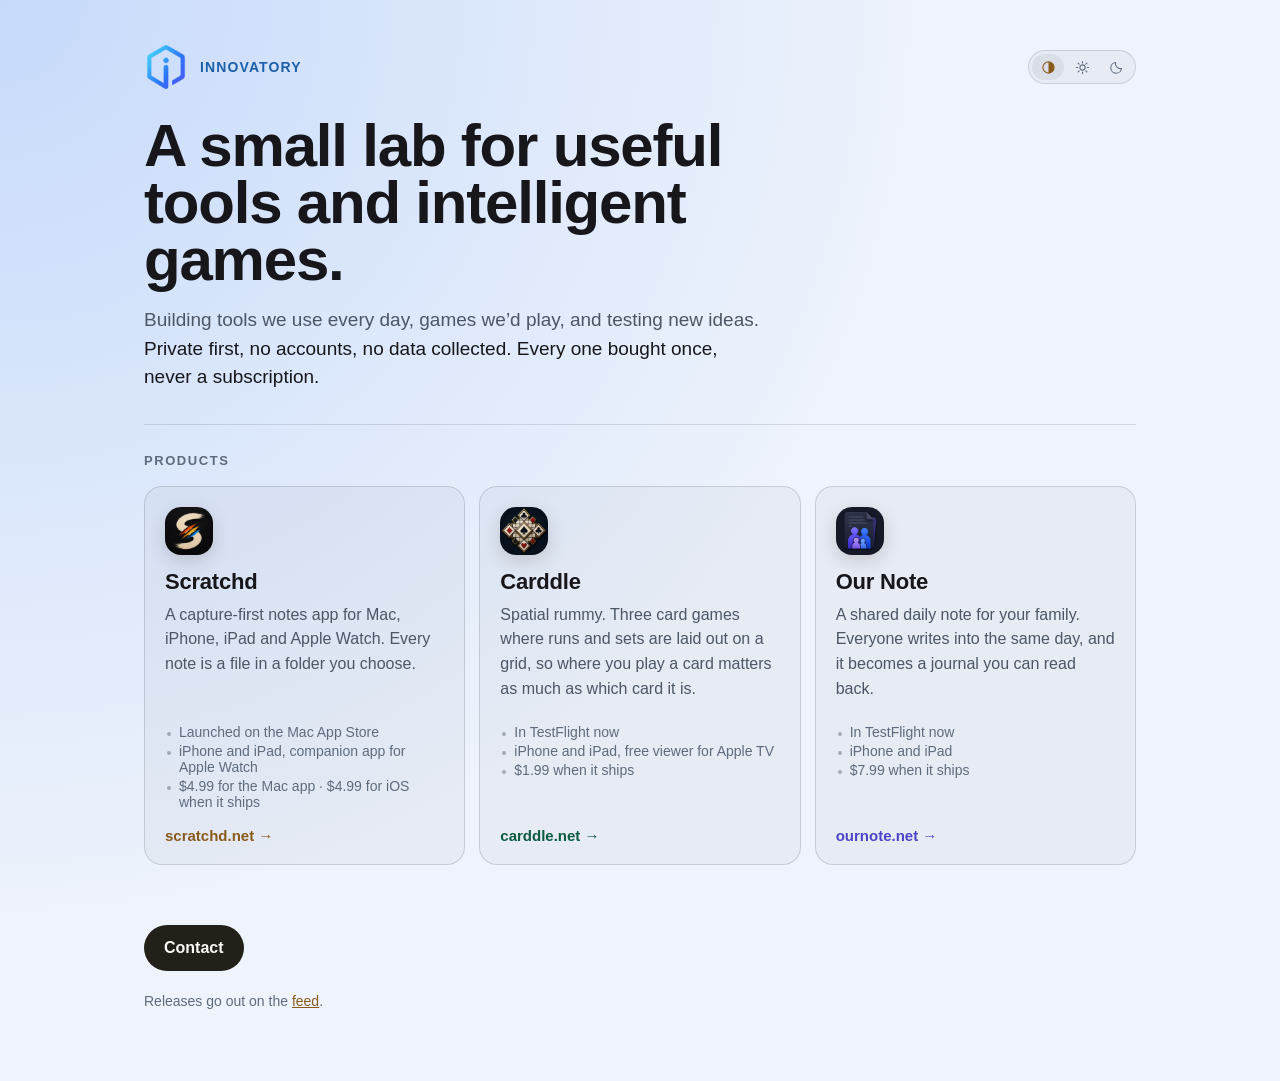
==== index.html @ ebdb8833 "Match Scratchd's platform line to Carddle's shape 'iPhone and iPad, companion app for Apple Watch' n" ====
<!DOCTYPE html>
<html lang="en">
<head>
  <meta charset="UTF-8" />
  <meta name="viewport" content="width=device-width, initial-scale=1.0" />
  <title>Innovatory</title>
  <meta name="description" content="A small lab for useful tools and intelligent games. Private first, no accounts, no data collected." />
  <link rel="icon" href="assets/logo-64.png" type="image/png" />
  <link rel="apple-touch-icon" href="assets/logo-256.png" />
  <link rel="stylesheet" href="styles.css" />
  <meta name="theme-color" content="#0b1224" />
  <script src="theme.js"></script>
  <link rel="alternate" type="application/rss+xml" title="Innovatory" href="feed.xml" />

  <meta property="og:type" content="website" />
  <meta property="og:title" content="Innovatory" />
  <meta property="og:description" content="A small lab for useful tools and intelligent games. Private first, no accounts, no data collected." />
  <meta property="og:url" content="https://innovatory.xyz/" />
  <meta property="og:image" content="https://innovatory.xyz/assets/og.jpg" />
  <meta property="og:image:width" content="1200" />
  <meta property="og:image:height" content="630" />
  <meta name="twitter:card" content="summary_large_image" />
</head>
<body>
  <main>
    <header class="masthead">
      <img src="assets/logo-128.png" alt="" class="mark" width="44" height="44" />
      <p class="eyebrow">Innovatory</p>
      <span class="theme-mount" data-theme-mount></span>
    </header>

    <h1>A small lab for useful tools and intelligent games.</h1>
    <p class="subtitle">
      Building tools we use every day, games we&rsquo;d play, and testing new ideas.
      <span class="pf">Private first, no accounts, no data collected. Every one bought once, never a subscription.</span>
    </p>

    <section class="products" aria-labelledby="products-heading">
      <h2 id="products-heading">Products</h2>

      <a class="product-card p-scratchd" href="https://scratchd.net/">
        <img src="assets/scratchd/icon-256.png" alt="" class="product-icon" width="72" height="72" loading="lazy" />
        <div class="product-body">
          <h3>Scratchd</h3>
          <p>A capture-first notes app for Mac, iPhone, iPad and Apple&nbsp;Watch. Every note is a file in a folder you choose.</p>
          <ul class="product-meta">
            <li>Launched on the Mac App&nbsp;Store</li>
            <li>iPhone and iPad, companion app for Apple&nbsp;Watch</li>
            <li>$4.99 for the Mac app &middot; $4.99 for iOS when it ships</li>
          </ul>
          <span class="product-link">scratchd.net<span aria-hidden="true"> &rarr;</span></span>
        </div>
      </a>

      <a class="product-card p-carddle" href="https://carddle.net/">
        <img src="assets/carddle/icon-256.png" alt="" class="product-icon" width="72" height="72" loading="lazy" />
        <div class="product-body">
          <h3>Carddle</h3>
          <p>Spatial rummy. Three card games where runs and sets are laid out on a grid, so where you play a card matters as much as which card it is.</p>
          <ul class="product-meta">
            <li>In TestFlight now</li>
            <li>iPhone and iPad, free viewer for Apple&nbsp;TV</li>
            <li>$1.99 when it ships</li>
          </ul>
          <span class="product-link">carddle.net<span aria-hidden="true"> &rarr;</span></span>
        </div>
      </a>

      <a class="product-card p-ournote" href="https://ournote.net/">
        <img src="assets/ournote/icon-256.png" alt="" class="product-icon" width="72" height="72" loading="lazy" />
        <div class="product-body">
          <h3>Our Note</h3>
          <p>A shared daily note for your family. Everyone writes into the same day, and it becomes a journal you can read back.</p>
          <ul class="product-meta">
            <li>In TestFlight now</li>
            <li>iPhone and iPad</li>
            <li>$7.99 when it ships</li>
          </ul>
          <span class="product-link">ournote.net<span aria-hidden="true"> &rarr;</span></span>
        </div>
      </a>
    </section>

    <a href="mailto:hello@innovatory.xyz" class="button">Contact</a>
    <p class="feed-note">Releases go out on the <a href="feed.xml">feed</a>.</p>
  </main>
</body>
</html>
---- styles.css ----
:root {
  color-scheme: dark;
  font-family: -apple-system, BlinkMacSystemFont, "SF Pro Display", "Segoe UI", sans-serif;

  /* Navy rather than near-black: the mark is blue, so the page is blue. Greys
     are shifted blue too, or they read as dirt against it. Every pair below is
     4.5:1 or better on the page and on both product cards. */
  --bg:        #0b1224;
  --text:      #ffffff;
  --muted:     #a3aec6;
  --faint:     #8592ab;
  --accent:    #93c5fd;
  --cream:     #f0dfc4;
  --wash:      rgba(255, 255, 255, 0.028);
  --wash-up:   rgba(255, 255, 255, 0.05);
  --line:      rgba(255, 255, 255, 0.1);
  --line-soft: rgba(255, 255, 255, 0.11);
  --glow:      rgba(59, 130, 246, 0.40);
  --btn-bg:    #ffffff;
  --btn-fg:    #09090b;
  --card-hover-border: rgba(240, 223, 196, 0.4);
  --icon-shadow: 0 6px 20px rgba(0, 0, 0, 0.5);
}

:root[data-theme="light"] {
  color-scheme: light;

  --bg:        #eef3fc;
  --text:      #17171b;
  --muted:     #4c5666;
  --faint:     #5f6b7d;
  --accent:    #1d5fa8;
  --cream:     #8a5a1c;
  --wash:      rgba(24, 20, 12, 0.03);
  --wash-up:   rgba(24, 20, 12, 0.055);
  --line:      rgba(24, 20, 12, 0.13);
  --line-soft: rgba(24, 20, 12, 0.14);
  --glow:      rgba(59, 130, 246, 0.22);
  --btn-bg:    #23201a;
  --btn-fg:    #faf8f4;
  --card-hover-border: rgba(138, 90, 28, 0.5);
  --icon-shadow: 0 6px 18px rgba(43, 34, 20, 0.16);
}

* { box-sizing: border-box; }

body {
  margin: 0;
  min-height: 100vh;
  background:
    radial-gradient(circle at top left, var(--glow), transparent 55%),
    var(--bg);
  color: var(--text);
  display: grid;
  /* Top-aligned, not centred. Centring was fine when the page was tall enough
     to fill the viewport; with three cards in one row it is short, and the
     leftover height got split above and below, which left a large gap over the
     masthead. main's own top padding sets that gap now. */
  place-items: start center;
}

main {
  /* Widened from 760 to fit three product cards in one row. The headline and
     subtitle keep their own max-widths below, so the reading measure is
     unchanged; only the products grid uses the extra room. */
  max-width: 1040px;
  padding: clamp(32px, 5vh, 56px) 24px 72px;
  width: 100%;
  /* body is a grid; without this the auto minimum lets the masthead row
     widen the page on narrow screens. */
  min-width: 0;
}

.masthead {
  display: flex;
  align-items: center;
  gap: 12px;
  margin-bottom: 28px;
  flex-wrap: wrap;
}

@media (max-width: 420px) {
  .eyebrow { font-size: 12px; }
  .theme-switch button { width: 27px; height: 24px; }
}

.mark {
  display: block;
  width: 44px;
  height: 44px;
}

.eyebrow {
  color: var(--accent);
  font-weight: 700;
  letter-spacing: 0.08em;
  text-transform: uppercase;
  margin: 0;
  font-size: 14px;
}

h1 {
  /* 84px pushed both product cards below the fold on a laptop. At 60px the
     headline is three lines instead of four and the first card clears an
     800px viewport with room to spare. */
  font-size: clamp(40px, 6vw, 60px);
  line-height: 0.95;
  margin: 0;
  letter-spacing: -0.02em;
  max-width: 720px;
}

.subtitle {
  color: var(--muted);
  font-size: 19px;
  line-height: 1.5;
  margin: 18px 0 0;
  max-width: 620px;
}

/* The one thing all three products have in common. It sits inside the subtitle
   rather than in a block of its own, so it reads as part of the sentence about
   what gets built, not as a policy notice bolted underneath. Full text colour
   against the subtitle's muted grey is the whole emphasis it needs. */
.subtitle .pf { color: var(--text); }

/* ---------- Products ---------- */

.products {
  margin: 40px 0 40px;
  border-top: 1px solid var(--line);
  padding-top: 28px;
}

.products h2 {
  font-size: 13px;
  font-weight: 700;
  letter-spacing: 0.12em;
  text-transform: uppercase;
  color: var(--faint);
  margin: 0 0 18px;
}

.product-card {
  display: flex;
  gap: 20px;
  align-items: flex-start;
  padding: 22px;
  border: 1px solid var(--line-soft);
  border-radius: 18px;
  background: var(--wash);
  text-decoration: none;
  color: inherit;
  transition: border-color 0.18s ease, background 0.18s ease, transform 0.18s ease;
}

.product-card:hover,
.product-card:focus-visible {
  border-color: var(--card-hover-border);
  background: var(--wash-up);
  transform: translateY(-2px);
}

.product-icon {
  width: 72px;
  height: 72px;
  border-radius: 16px;
  flex: none;
  box-shadow: var(--icon-shadow);
}

.product-body h3 {
  margin: 2px 0 8px;
  font-size: 22px;
  letter-spacing: -0.01em;
}

.product-body p {
  margin: 0 0 12px;
  color: var(--muted);
  font-size: 16px;
  line-height: 1.55;
  max-width: 46ch;
}

.product-body .product-meta {
  margin: 10px 0 14px;
  font-size: 14px;
  color: var(--faint);
}

/* Three facts, same order on every card: status, platforms, price. It was one
   run-on line per card before, and each card volunteered a different set of
   them, so nothing lined up to compare. */
.product-meta {
  list-style: none;
  margin: 10px 0 0;
  padding: 0;
}
.product-meta li {
  position: relative;
  padding-left: 14px;
  margin-bottom: 3px;
}
.product-meta li::before {
  content: "";
  position: absolute;
  left: 2px; top: 0.62em;
  width: 4px; height: 4px; border-radius: 50%;
  background: currentColor;
  opacity: 0.5;
}

.product-link {
  font-size: 15px;
  font-weight: 600;
  color: var(--cream);
}

.button {
  display: inline-block;
  margin-top: 20px;
  padding: 14px 20px;
  border-radius: 999px;
  background: var(--btn-bg);
  color: var(--btn-fg);
  text-decoration: none;
  font-weight: 700;
}

@media (max-width: 520px) {
  .product-card { flex-direction: column; gap: 16px; }
  .product-icon { width: 60px; height: 60px; }
}

@media (prefers-reduced-motion: reduce) {
  * { transition: none !important; }
}

.feed-note {
  margin: 22px 0 0;
  font-size: 14px;
  color: var(--faint);
}

.feed-note a { color: var(--cream); }

/* ---------- Theme switch ---------- */

.masthead .theme-mount { margin-left: auto; }

.theme-switch {
  display: inline-flex;
  align-items: center;
  gap: 2px;
  padding: 3px;
  border: 1px solid var(--line);
  border-radius: 999px;
  background: var(--wash);
}

.theme-switch button {
  appearance: none;
  -webkit-appearance: none;
  border: 0;
  margin: 0;
  padding: 0;
  width: 32px;
  height: 26px;
  border-radius: 999px;
  background: transparent;
  color: var(--faint);
  cursor: pointer;
  display: inline-flex;
  align-items: center;
  justify-content: center;
  transition: background 0.16s ease, color 0.16s ease;
}

.theme-switch button:hover { color: var(--text); }

.theme-switch button[aria-checked="true"] {
  background: var(--wash-up);
  color: var(--cream);
}

.theme-switch button:focus-visible {
  outline: 2px solid var(--cream);
  outline-offset: 2px;
}

.theme-switch svg { width: 15px; height: 15px; display: block; }

/* Two products now, so the section needs to space them. It was a single card
   before and did not need this. */
.products { display: block; }
.products .product-card + .product-card { margin-top: 14px; }

/* Three across once there is room, stacked full-width rows below that. There
   is deliberately no two-across step: with three products it leaves one card
   alone in a half-width cell, which reads as a mistake.

   940px is where a third of the container stops being cramped. At 700 the
   cards were 208px, which wraps the Carddle description to seven lines. */
@media (min-width: 940px) {
  .products {
    display: grid;
    grid-template-columns: repeat(3, minmax(0, 1fr));
    gap: 14px;
    margin-top: 32px;
  }
  .products h2 { grid-column: 1 / -1; margin: 0 0 4px; }
  .products .product-card + .product-card { margin-top: 0; }

  /* The icon moves above the text because a third of the row does not leave
     enough width for a 72px icon and a readable line beside it. */
  .product-card { flex-direction: column; gap: 12px; padding: 20px; }
  .product-icon { width: 48px; height: 48px; }
  .product-body { display: flex; flex-direction: column; flex: 1; }
  .product-body p { max-width: none; }

  /* The three descriptions run to different lengths, so without this the
     links sit at different heights across the row. */
  .product-link { margin-top: auto; }

  /* Same reason, other end: reserve four lines for the description so every
     card's bullets begin on the same line. em rather than px so it holds if the
     type scales. */
  .product-body > p { min-height: calc(4 * 1.55em); }
}

/* Between 940 and 1024 the columns are narrow enough that the longest
   description takes a fifth line, so the reservation has to grow with it. */
@media (min-width: 940px) and (max-width: 1080px) {
  .product-body > p { min-height: calc(5 * 1.55em); }
}

/* Dark: each card is its product's real site background, opaque. Scratchd's is
   a neutral near-black, Carddle's a teal-black and Our Note's a violet-black,
   so against the navy page they read as different materials rather than as
   three tints of the same one.

   Our Note's had to be picked carefully for the reason described below: a dark
   violet whose red channel does not sit clearly above green composites back to
   navy. #191026 is hue 265, well clear of the page's 223. The first attempt used a 5% cream
   wash for Scratchd, which composited to #161c2c: blue was the largest channel,
   so it was not a warm card at all, it was a lighter navy one.

   Light: no tinted panels. A cream panel on a blue page reads as highlighted
   rather than as branded, so both cards take the same neutral wash and the
   product colour lives only in the link. */
.product-card.p-scratchd { background: #09090b; border-color: rgba(240, 223, 196, 0.14); }
.product-card.p-carddle  { background: #121d1f; border-color: rgba(23, 158, 113, 0.26); }
.product-card.p-ournote  { background: #191026; border-color: rgba(139, 133, 255, 0.28); }

.product-card.p-scratchd:hover, .product-card.p-scratchd:focus-visible { border-color: rgba(240, 223, 196, 0.40); }
.product-card.p-carddle:hover,  .product-card.p-carddle:focus-visible  { border-color: rgba(34, 181, 127, 0.58); }
.product-card.p-ournote:hover,  .product-card.p-ournote:focus-visible  { border-color: rgba(139, 133, 255, 0.58); }

:root[data-theme="light"] .product-card.p-scratchd,
:root[data-theme="light"] .product-card.p-carddle,
:root[data-theme="light"] .product-card.p-ournote { background: var(--wash); border-color: var(--line-soft); }
:root[data-theme="light"] .product-card.p-scratchd:hover,
:root[data-theme="light"] .product-card.p-carddle:hover,
:root[data-theme="light"] .product-card.p-ournote:hover { background: var(--wash-up); }
:root[data-theme="light"] .product-card.p-scratchd:hover { border-color: rgba(138, 90, 28, 0.45); }
:root[data-theme="light"] .product-card.p-carddle:hover  { border-color: rgba(15, 106, 75, 0.45); }
:root[data-theme="light"] .product-card.p-ournote:hover  { border-color: rgba(76, 68, 200, 0.45); }

/* The one thing that identifies each product in both themes. Cream is
   Scratchd's accent, green is Carddle's. */
.p-scratchd .product-link { color: #f0dfc4; }
.p-carddle  .product-link { color: #22b57f; }
.p-ournote  .product-link { color: #8b85ff; }
:root[data-theme="light"] .p-scratchd .product-link { color: #8a5a1c; }
:root[data-theme="light"] .p-carddle  .product-link { color: #0c5a40; }
:root[data-theme="light"] .p-ournote  .product-link { color: #4c44c8; }
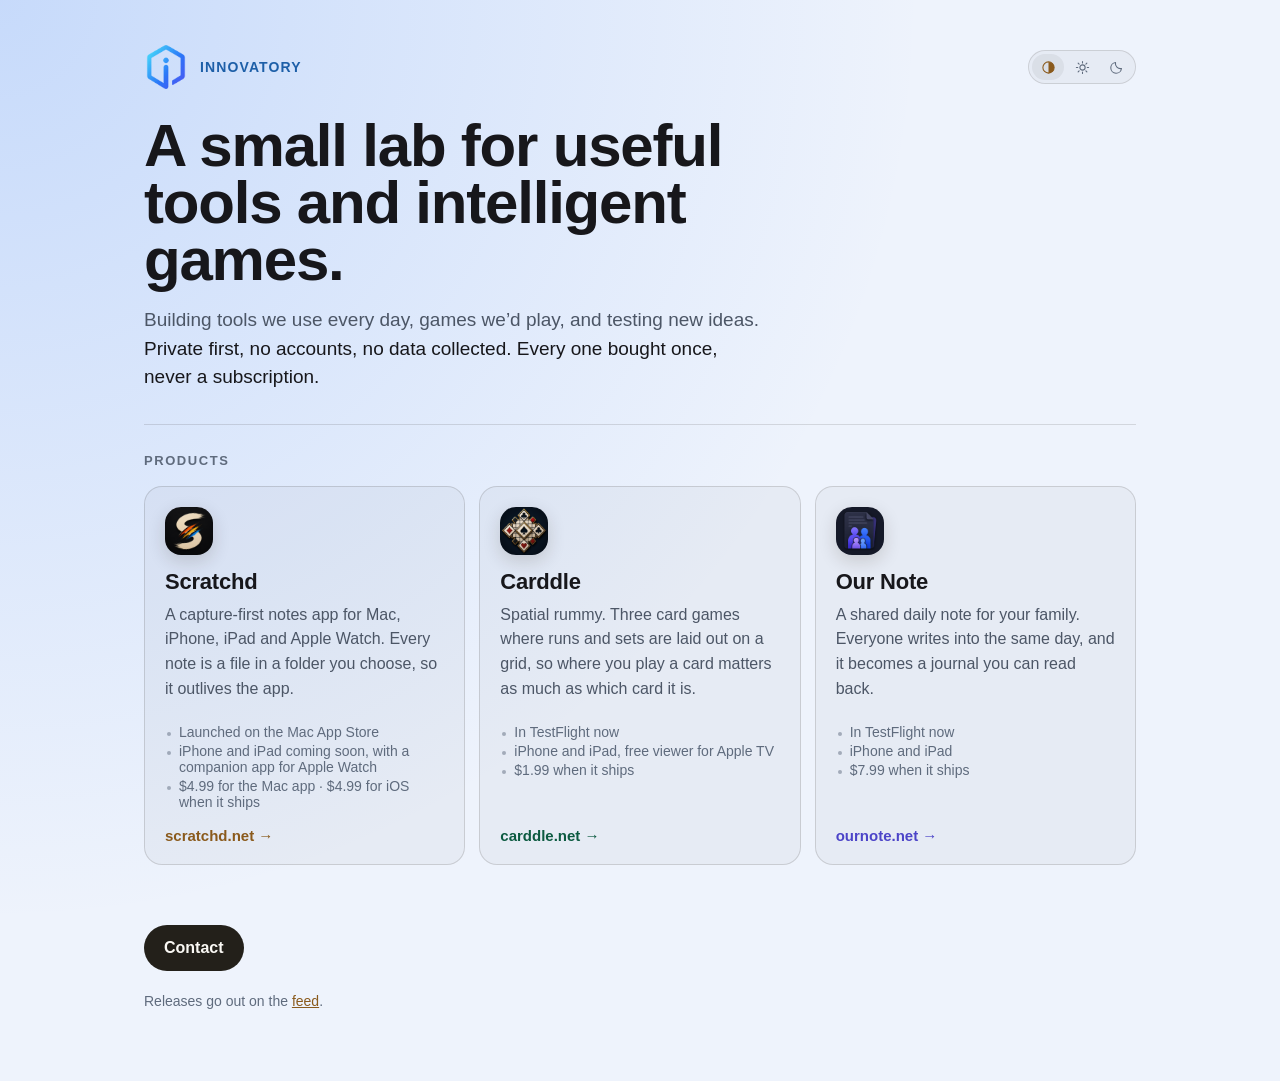
==== commit 3892f57c: "Even the descriptions out at four lines Scratchd's ran three where the other two ran four, so the ca" ====
--- a/index.html
+++ b/index.html
@@ -42,10 +42,10 @@
         <img src="assets/scratchd/icon-256.png" alt="" class="product-icon" width="72" height="72" loading="lazy" />
         <div class="product-body">
           <h3>Scratchd</h3>
-          <p>A capture-first notes app for Mac, iPhone, iPad and Apple&nbsp;Watch. Every note is a file in a folder you choose.</p>
+          <p>A capture-first notes app for Mac, iPhone, iPad and Apple&nbsp;Watch. Every note is a file in a folder you choose, so it outlives the app.</p>
           <ul class="product-meta">
             <li>Launched on the Mac App&nbsp;Store</li>
-            <li>iPhone and iPad, companion app for Apple&nbsp;Watch</li>
+            <li>iPhone and iPad coming soon, with a companion app for Apple&nbsp;Watch</li>
             <li>$4.99 for the Mac app &middot; $4.99 for iOS when it ships</li>
           </ul>
           <span class="product-link">scratchd.net<span aria-hidden="true"> &rarr;</span></span>
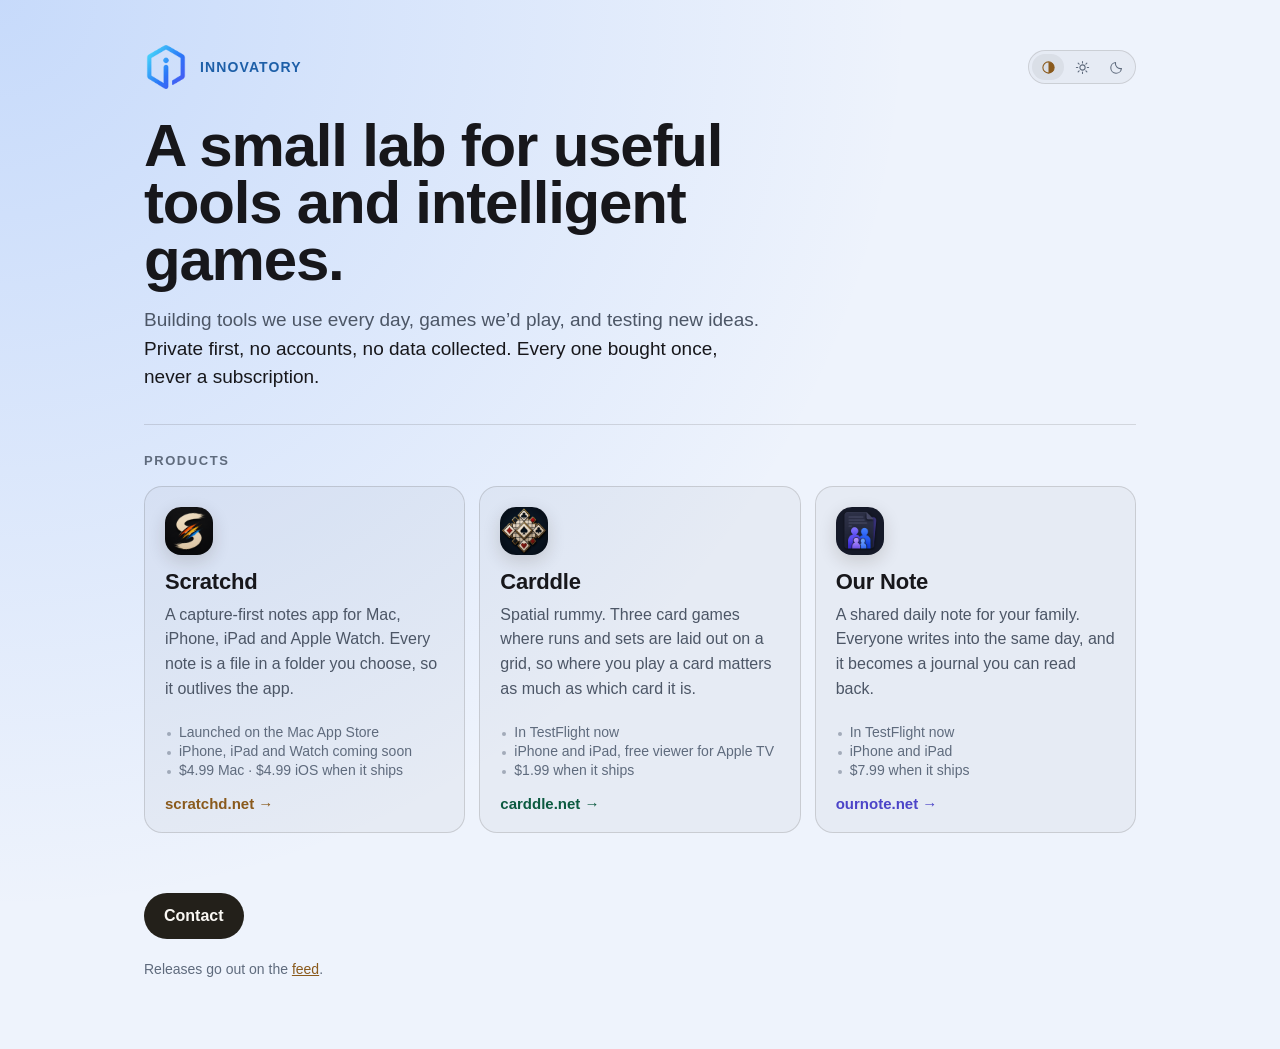
==== commit 39231fd7: "Compact bullets for Scratchd, and count lines properly Back to the short form, which reads better in" ====
--- a/index.html
+++ b/index.html
@@ -45,8 +45,8 @@
           <p>A capture-first notes app for Mac, iPhone, iPad and Apple&nbsp;Watch. Every note is a file in a folder you choose, so it outlives the app.</p>
           <ul class="product-meta">
             <li>Launched on the Mac App&nbsp;Store</li>
-            <li>iPhone and iPad coming soon, with a companion app for Apple&nbsp;Watch</li>
-            <li>$4.99 for the Mac app &middot; $4.99 for iOS when it ships</li>
+            <li>iPhone, iPad and Watch coming soon</li>
+            <li>$4.99 Mac &middot; $4.99 iOS when it ships</li>
           </ul>
           <span class="product-link">scratchd.net<span aria-hidden="true"> &rarr;</span></span>
         </div>
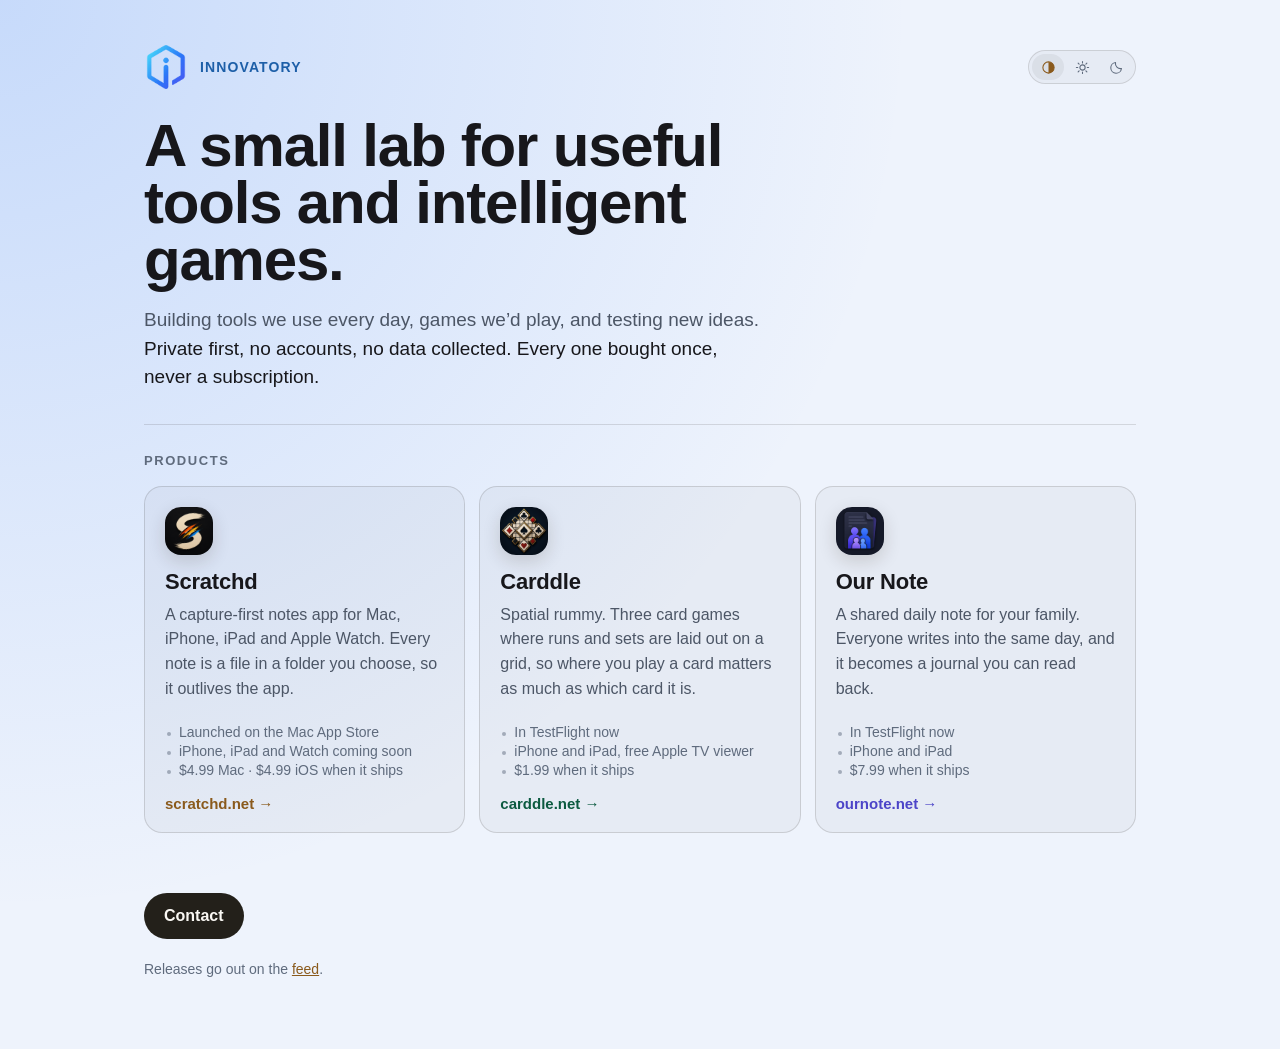
==== commit bbe34aef: "One line per bullet on Carddle too 'free viewer for Apple TV' wrapped below 1024. 'free Apple TV vie" ====
--- a/index.html
+++ b/index.html
@@ -59,7 +59,7 @@
           <p>Spatial rummy. Three card games where runs and sets are laid out on a grid, so where you play a card matters as much as which card it is.</p>
           <ul class="product-meta">
             <li>In TestFlight now</li>
-            <li>iPhone and iPad, free viewer for Apple&nbsp;TV</li>
+            <li>iPhone and iPad, free Apple&nbsp;TV viewer</li>
             <li>$1.99 when it ships</li>
           </ul>
           <span class="product-link">carddle.net<span aria-hidden="true"> &rarr;</span></span>
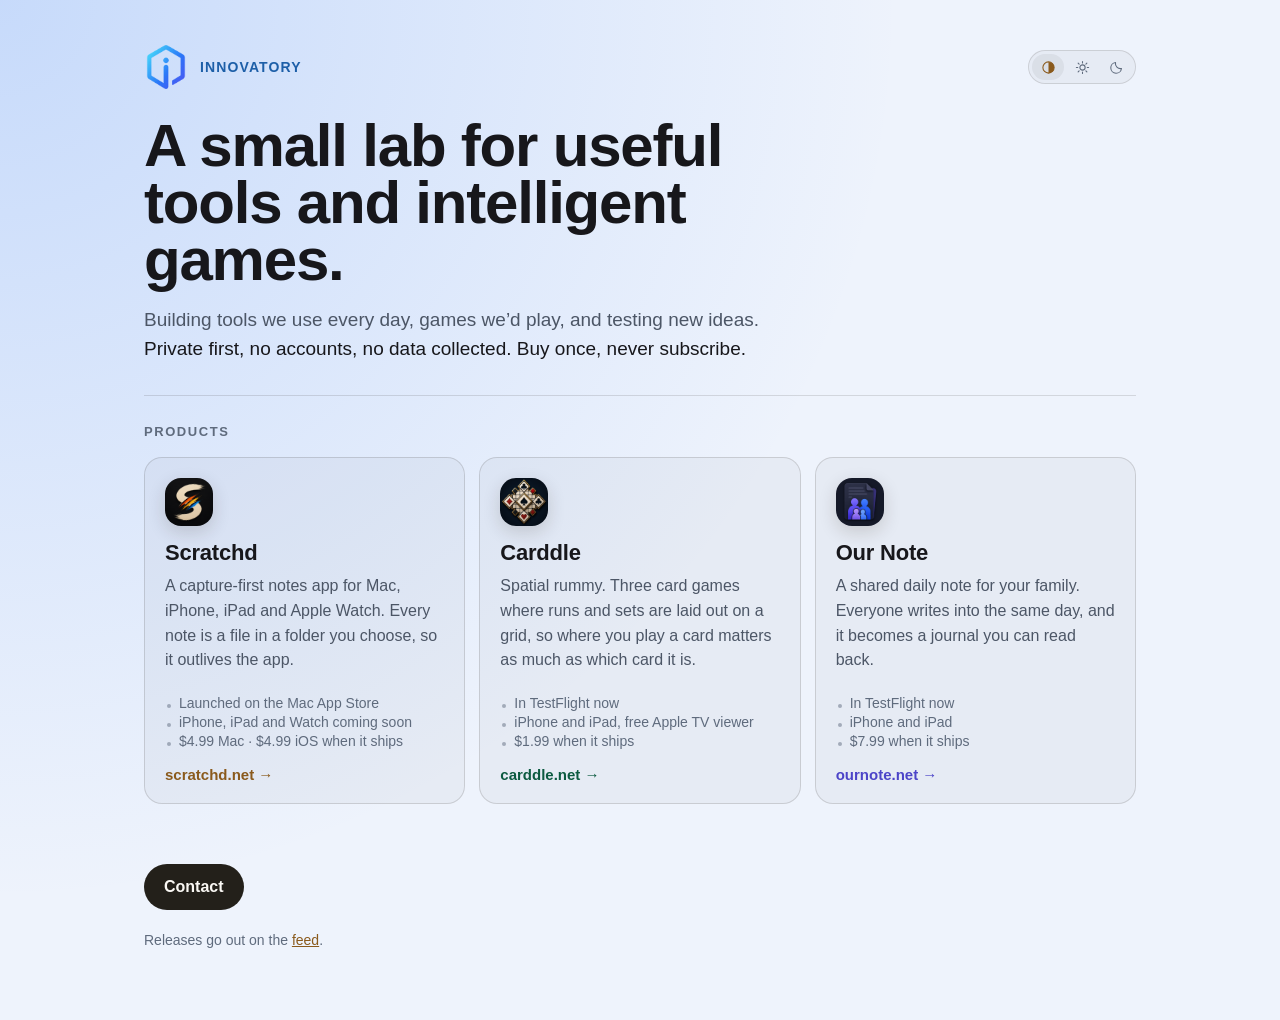
==== commit 0b8d7a97: "Buy once, never subscribe 'Every one bought once, never a subscription' had two problems. 'Every one" ====
--- a/index.html
+++ b/index.html
@@ -4,7 +4,7 @@
   <meta charset="UTF-8" />
   <meta name="viewport" content="width=device-width, initial-scale=1.0" />
   <title>Innovatory</title>
-  <meta name="description" content="A small lab for useful tools and intelligent games. Private first, no accounts, no data collected." />
+  <meta name="description" content="A small lab for useful tools and intelligent games. Private first, no accounts, no data collected. Buy once, never subscribe." />
   <link rel="icon" href="assets/logo-64.png" type="image/png" />
   <link rel="apple-touch-icon" href="assets/logo-256.png" />
   <link rel="stylesheet" href="styles.css" />
@@ -14,7 +14,7 @@
 
   <meta property="og:type" content="website" />
   <meta property="og:title" content="Innovatory" />
-  <meta property="og:description" content="A small lab for useful tools and intelligent games. Private first, no accounts, no data collected." />
+  <meta property="og:description" content="A small lab for useful tools and intelligent games. Private first, no accounts, no data collected. Buy once, never subscribe." />
   <meta property="og:url" content="https://innovatory.xyz/" />
   <meta property="og:image" content="https://innovatory.xyz/assets/og.jpg" />
   <meta property="og:image:width" content="1200" />
@@ -32,7 +32,7 @@
     <h1>A small lab for useful tools and intelligent games.</h1>
     <p class="subtitle">
       Building tools we use every day, games we&rsquo;d play, and testing new ideas.
-      <span class="pf">Private first, no accounts, no data collected. Every one bought once, never a subscription.</span>
+      <span class="pf">Private first, no accounts, no data collected. Buy once, never subscribe.</span>
     </p>
 
     <section class="products" aria-labelledby="products-heading">
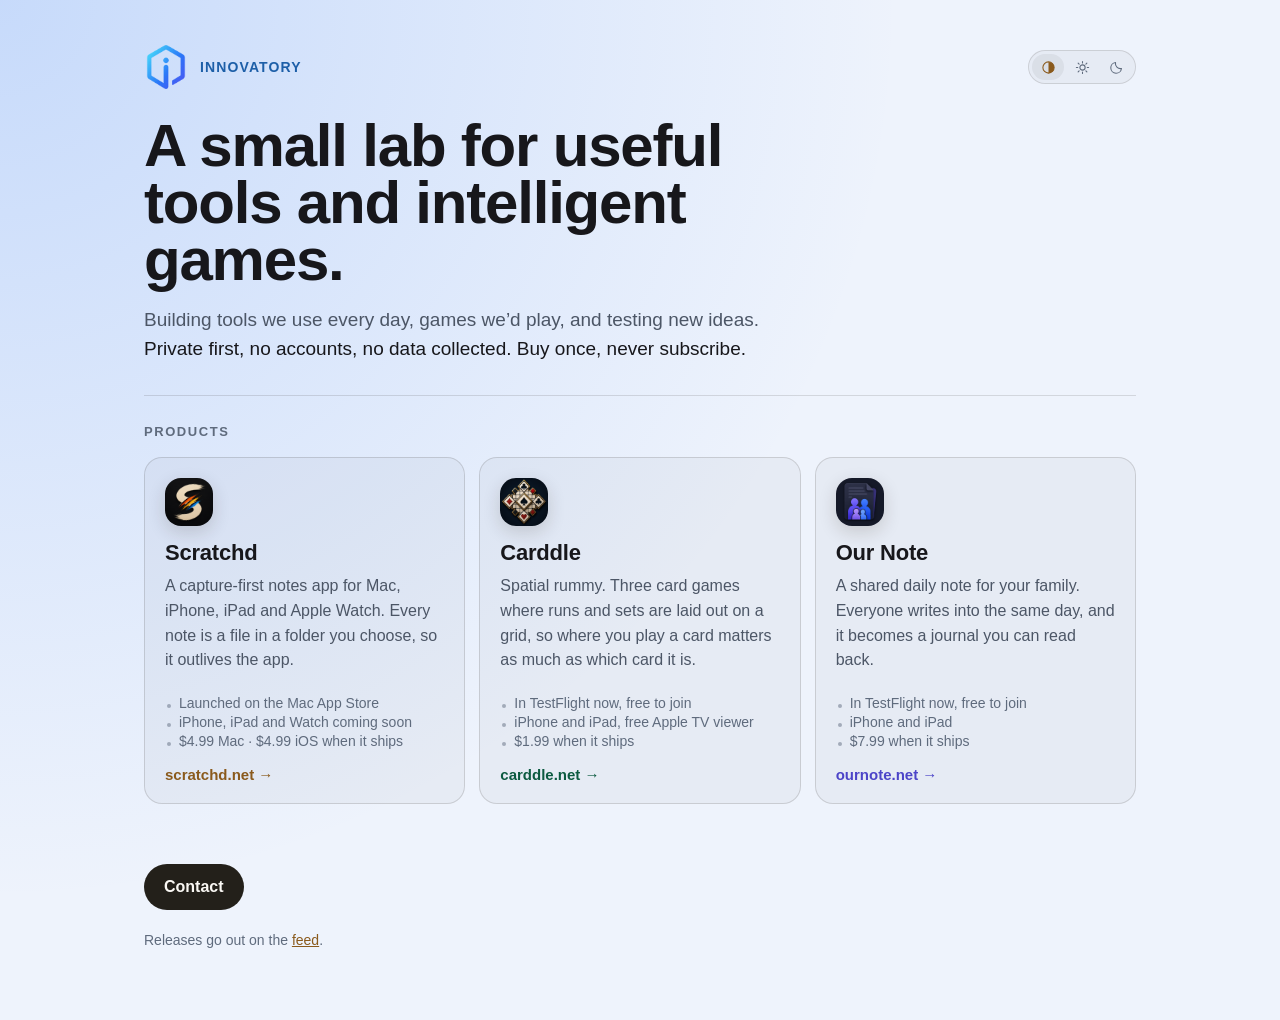
==== commit 8871e8b4: "Say the betas are free to join The cards said 'In TestFlight now' without saying anyone could. The j" ====
--- a/index.html
+++ b/index.html
@@ -58,7 +58,7 @@
           <h3>Carddle</h3>
           <p>Spatial rummy. Three card games where runs and sets are laid out on a grid, so where you play a card matters as much as which card it is.</p>
           <ul class="product-meta">
-            <li>In TestFlight now</li>
+            <li>In TestFlight now, free to join</li>
             <li>iPhone and iPad, free Apple&nbsp;TV viewer</li>
             <li>$1.99 when it ships</li>
           </ul>
@@ -72,7 +72,7 @@
           <h3>Our Note</h3>
           <p>A shared daily note for your family. Everyone writes into the same day, and it becomes a journal you can read back.</p>
           <ul class="product-meta">
-            <li>In TestFlight now</li>
+            <li>In TestFlight now, free to join</li>
             <li>iPhone and iPad</li>
             <li>$7.99 when it ships</li>
           </ul>
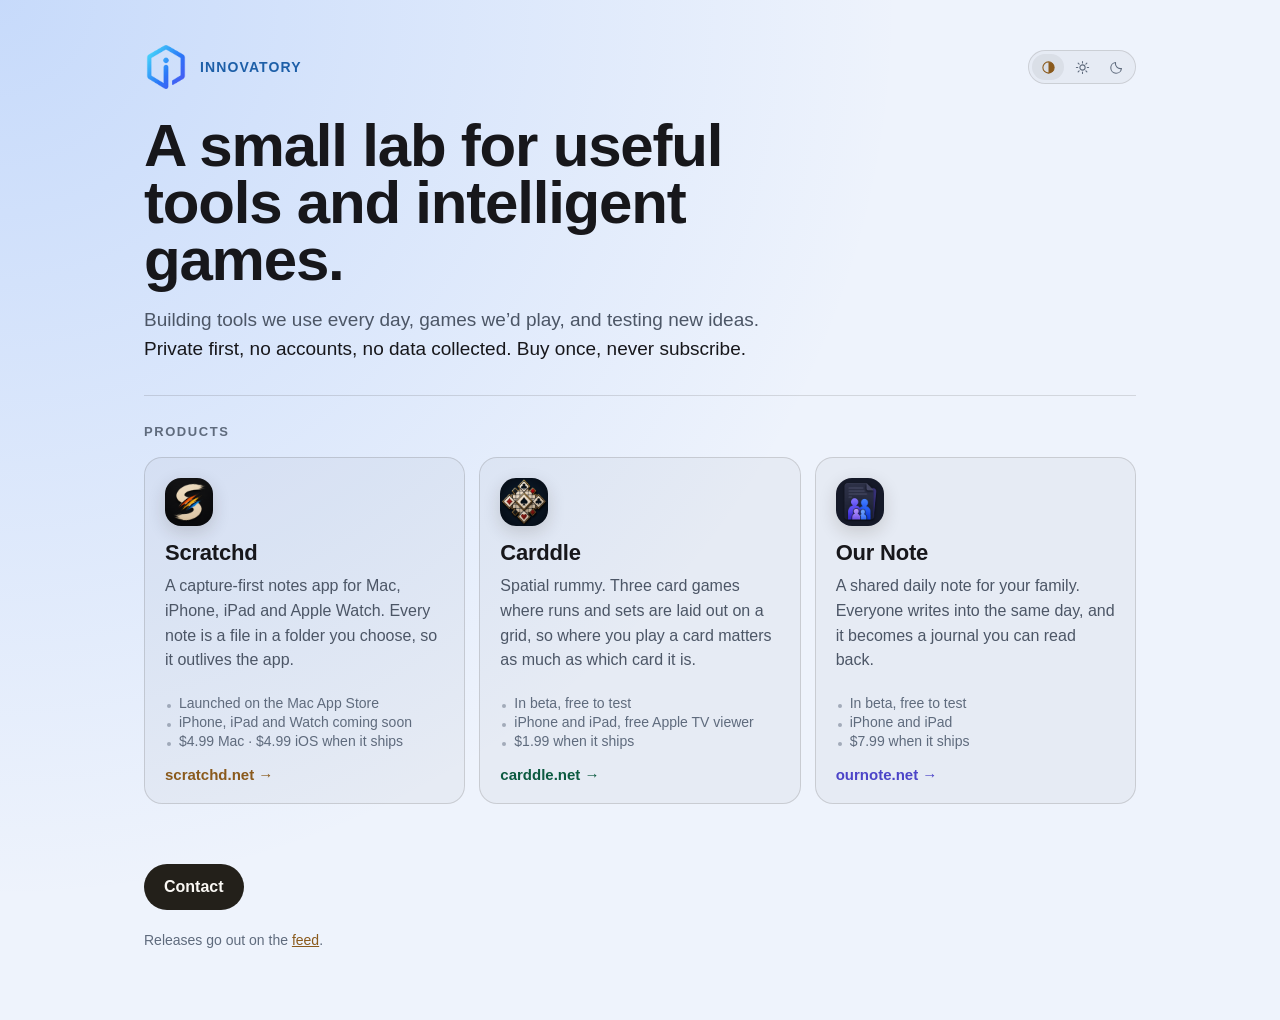
==== commit 626fee04: "In beta, free to test TestFlight is Apple's plumbing, not a state a reader cares about, and 'free to" ====
--- a/index.html
+++ b/index.html
@@ -58,7 +58,7 @@
           <h3>Carddle</h3>
           <p>Spatial rummy. Three card games where runs and sets are laid out on a grid, so where you play a card matters as much as which card it is.</p>
           <ul class="product-meta">
-            <li>In TestFlight now, free to join</li>
+            <li>In beta, free to test</li>
             <li>iPhone and iPad, free Apple&nbsp;TV viewer</li>
             <li>$1.99 when it ships</li>
           </ul>
@@ -72,7 +72,7 @@
           <h3>Our Note</h3>
           <p>A shared daily note for your family. Everyone writes into the same day, and it becomes a journal you can read back.</p>
           <ul class="product-meta">
-            <li>In TestFlight now, free to join</li>
+            <li>In beta, free to test</li>
             <li>iPhone and iPad</li>
             <li>$7.99 when it ships</li>
           </ul>
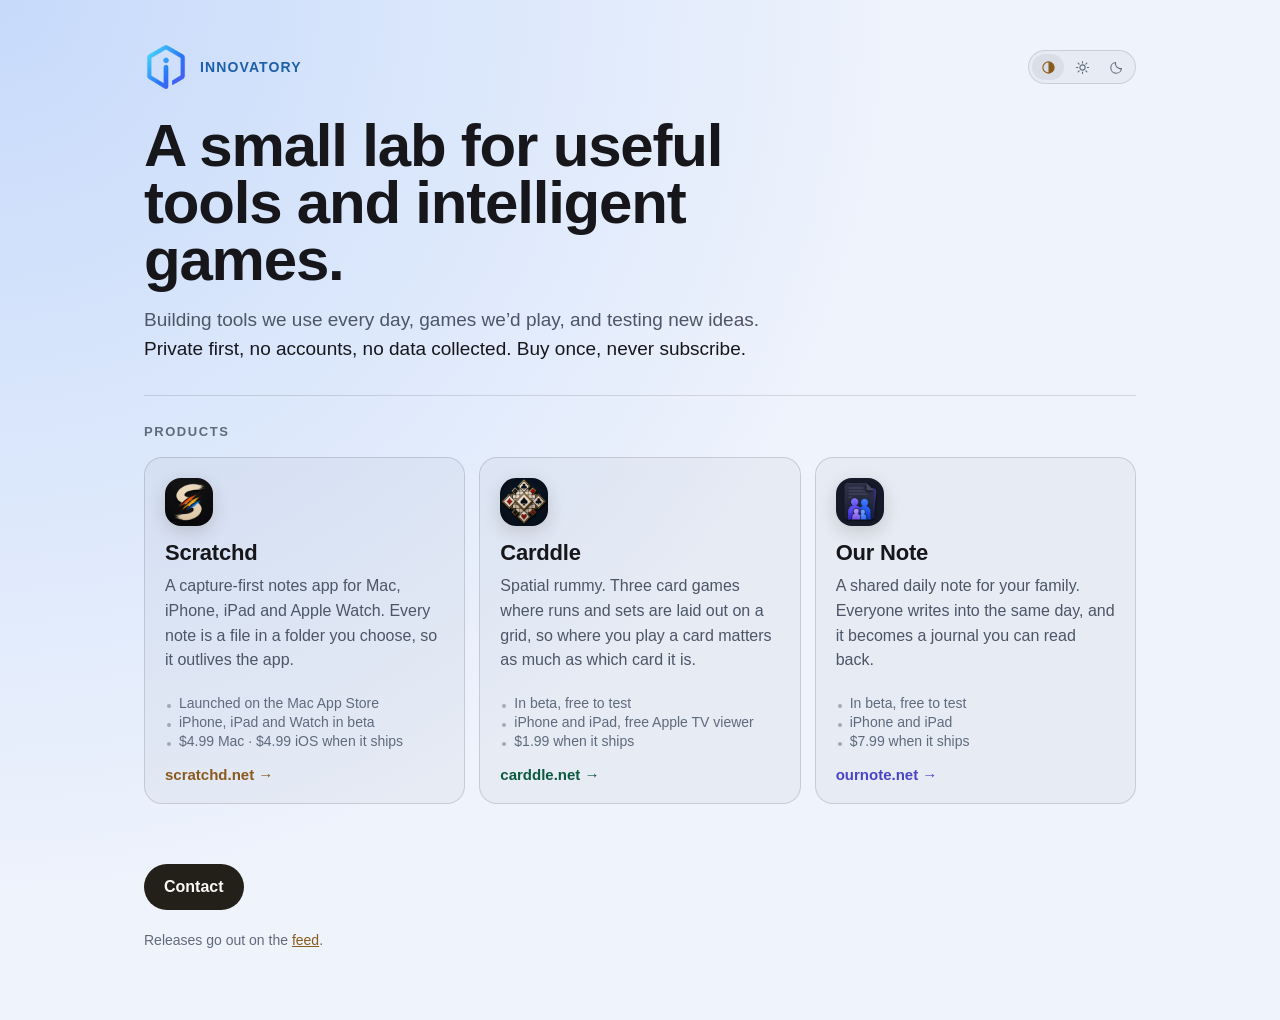
==== commit 28d4c810: "Scratchd's iOS is in beta, not coming soon The TestFlight link went live on scratchd.net in the same" ====
--- a/index.html
+++ b/index.html
@@ -45,7 +45,7 @@
           <p>A capture-first notes app for Mac, iPhone, iPad and Apple&nbsp;Watch. Every note is a file in a folder you choose, so it outlives the app.</p>
           <ul class="product-meta">
             <li>Launched on the Mac App&nbsp;Store</li>
-            <li>iPhone, iPad and Watch coming soon</li>
+            <li>iPhone, iPad and Watch in beta</li>
             <li>$4.99 Mac &middot; $4.99 iOS when it ships</li>
           </ul>
           <span class="product-link">scratchd.net<span aria-hidden="true"> &rarr;</span></span>
